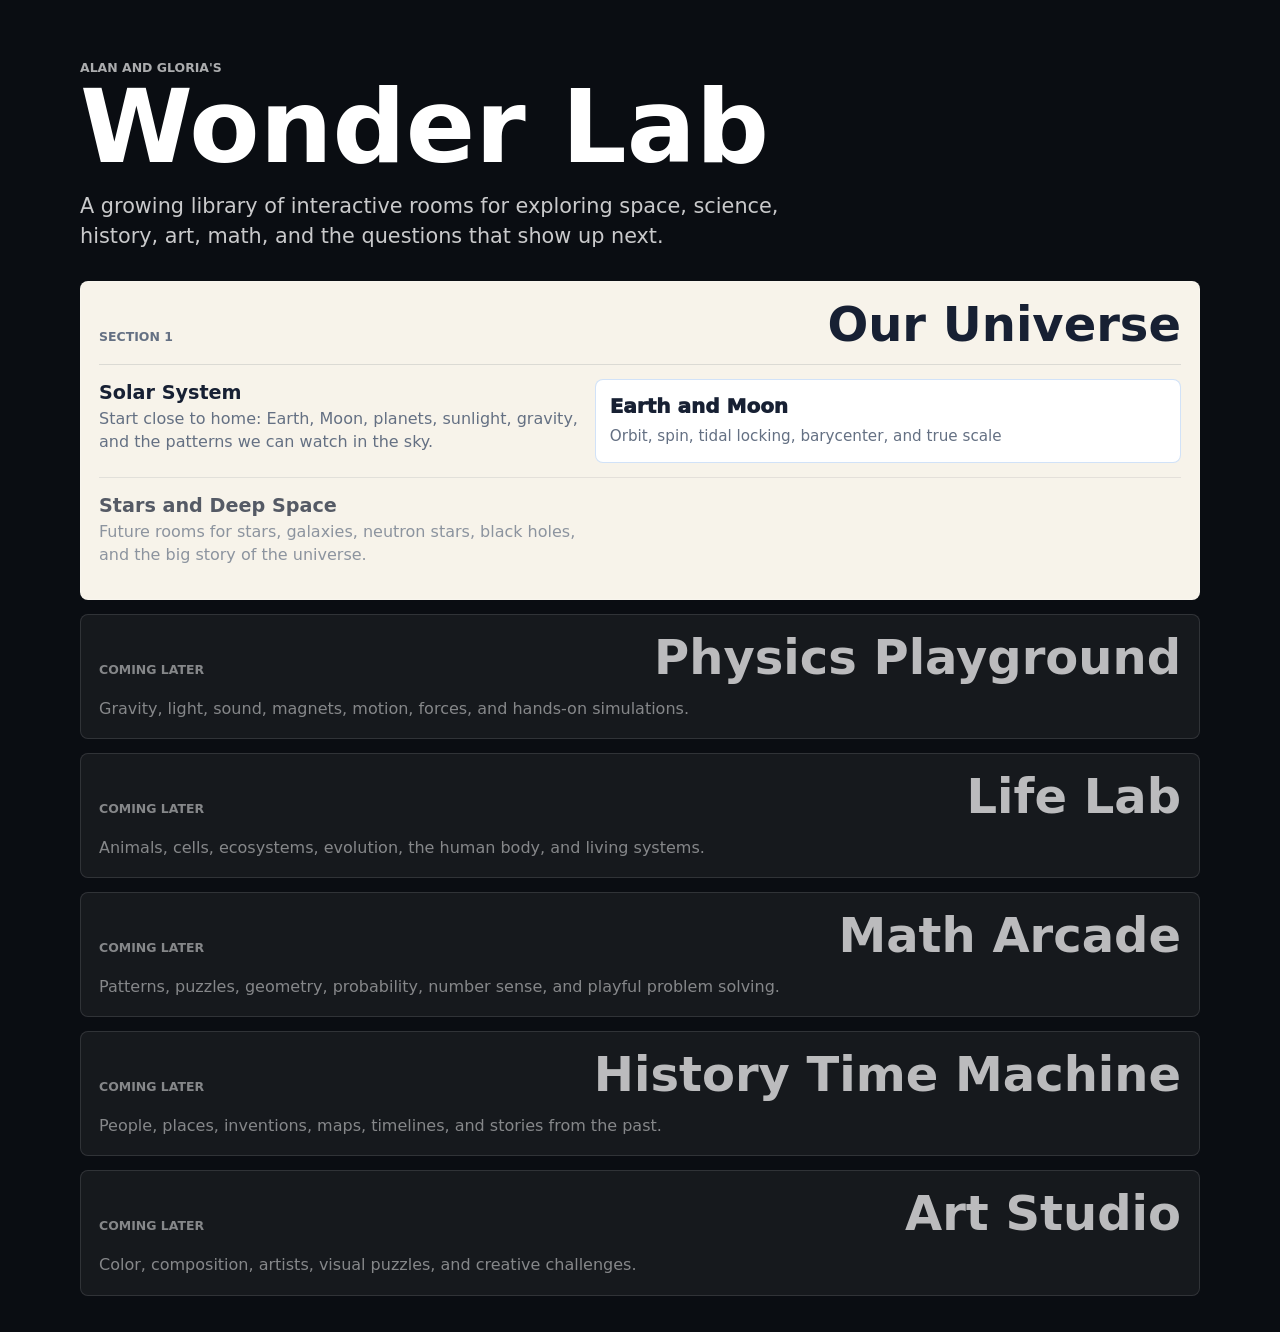
==== index.html @ 3f3102fe "Initial Wonder Lab project" ====
<!doctype html>
<html lang="en">
  <head>
    <meta charset="utf-8">
    <meta name="viewport" content="width=device-width, initial-scale=1">
    <title>Wonder Lab</title>
    <link rel="stylesheet" href="styles.css">
  </head>
  <body>
    <main class="home-shell">
      <header class="home-header">
        <p class="eyebrow">Alan and Gloria's</p>
        <h1>Wonder Lab</h1>
        <p class="intro">A growing library of interactive rooms for exploring space, science, history, art, math, and the questions that show up next.</p>
      </header>

      <section class="library" aria-label="Learning library">
        <article class="section-block is-open">
          <div class="section-heading">
            <p class="eyebrow">Section 1</p>
            <h2>Our Universe</h2>
          </div>

          <div class="subsection-block">
            <div>
              <p class="subhead">Solar System</p>
              <p>Start close to home: Earth, Moon, planets, sunlight, gravity, and the patterns we can watch in the sky.</p>
            </div>

            <a class="module-link" href="modules/our-universe/solar-system/earth-moon/index.html">
              <span>Earth and Moon</span>
              <small>Orbit, spin, tidal locking, barycenter, and true scale</small>
            </a>
          </div>

          <div class="subsection-block is-planned">
            <div>
              <p class="subhead">Stars and Deep Space</p>
              <p>Future rooms for stars, galaxies, neutron stars, black holes, and the big story of the universe.</p>
            </div>
          </div>
        </article>

        <article class="section-block is-planned">
          <div class="section-heading">
            <p class="eyebrow">Coming Later</p>
            <h2>Physics Playground</h2>
          </div>
          <p>Gravity, light, sound, magnets, motion, forces, and hands-on simulations.</p>
        </article>

        <article class="section-block is-planned">
          <div class="section-heading">
            <p class="eyebrow">Coming Later</p>
            <h2>Life Lab</h2>
          </div>
          <p>Animals, cells, ecosystems, evolution, the human body, and living systems.</p>
        </article>

        <article class="section-block is-planned">
          <div class="section-heading">
            <p class="eyebrow">Coming Later</p>
            <h2>Math Arcade</h2>
          </div>
          <p>Patterns, puzzles, geometry, probability, number sense, and playful problem solving.</p>
        </article>

        <article class="section-block is-planned">
          <div class="section-heading">
            <p class="eyebrow">Coming Later</p>
            <h2>History Time Machine</h2>
          </div>
          <p>People, places, inventions, maps, timelines, and stories from the past.</p>
        </article>

        <article class="section-block is-planned">
          <div class="section-heading">
            <p class="eyebrow">Coming Later</p>
            <h2>Art Studio</h2>
          </div>
          <p>Color, composition, artists, visual puzzles, and creative challenges.</p>
        </article>
      </section>
    </main>
  </body>
</html>
---- styles.css ----
:root {
  --bg: #0a0d12;
  --panel: #f7f3ea;
  --ink: #172033;
  --muted: #647083;
  --line: rgba(255, 255, 255, 0.16);
  --gold: #f2b84b;
  --blue: #2f7ddd;
  --green: #31a37b;
  --white: #fff;
}

* {
  box-sizing: border-box;
}

html,
body {
  margin: 0;
  min-height: 100%;
}

body {
  background: var(--bg);
  color: var(--white);
  font-family: ui-rounded, "SF Pro Rounded", "Avenir Next", system-ui, sans-serif;
}

.home-shell {
  width: min(1120px, calc(100% - 32px));
  margin: 0 auto;
  padding: 36px 0;
}

.home-header {
  padding: 24px 0 30px;
}

.eyebrow {
  margin: 0 0 6px;
  color: rgba(255, 255, 255, 0.66);
  font-size: 0.78rem;
  font-weight: 900;
  letter-spacing: 0;
  text-transform: uppercase;
}

h1,
h2,
p {
  letter-spacing: 0;
}

h1 {
  margin: 0;
  font-size: clamp(3rem, 8vw, 6.8rem);
  line-height: 0.9;
}

.intro {
  max-width: 720px;
  margin: 18px 0 0;
  color: rgba(255, 255, 255, 0.78);
  font-size: clamp(1.05rem, 2vw, 1.3rem);
  line-height: 1.45;
}

.library {
  display: grid;
  gap: 14px;
}

.section-block {
  padding: 18px;
  border: 1px solid var(--line);
  border-radius: 8px;
  background: rgba(255, 255, 255, 0.07);
}

.section-block.is-open {
  background: var(--panel);
  color: var(--ink);
}

.section-block.is-open .eyebrow,
.section-block.is-open p {
  color: var(--muted);
}

.section-heading {
  display: flex;
  align-items: baseline;
  justify-content: space-between;
  gap: 16px;
  margin-bottom: 16px;
}

h2 {
  margin: 0;
  font-size: clamp(1.7rem, 4vw, 3rem);
  line-height: 1;
}

.section-block p {
  margin: 0;
  color: rgba(255, 255, 255, 0.68);
  line-height: 1.45;
}

.subsection-block {
  display: grid;
  grid-template-columns: minmax(0, 0.9fr) minmax(260px, 1.1fr);
  gap: 16px;
  align-items: stretch;
  padding: 14px 0;
  border-top: 1px solid rgba(23, 32, 51, 0.12);
}

.subhead {
  margin: 0 0 6px;
  color: var(--ink) !important;
  font-size: 1.2rem;
  font-weight: 900;
}

.module-link {
  display: grid;
  gap: 6px;
  min-height: 84px;
  padding: 14px;
  border: 1px solid rgba(47, 125, 221, 0.22);
  border-radius: 8px;
  background: var(--white);
  color: var(--ink);
  text-decoration: none;
}

.module-link span {
  font-size: 1.25rem;
  font-weight: 950;
}

.module-link small {
  color: var(--muted);
  font-size: 0.95rem;
  line-height: 1.35;
}

.module-link:hover,
.module-link:focus-visible {
  outline: 3px solid rgba(47, 125, 221, 0.32);
}

.is-planned {
  opacity: 0.72;
}

@media (max-width: 720px) {
  .home-shell {
    width: min(100% - 24px, 1120px);
    padding-top: 20px;
  }

  .section-heading,
  .subsection-block {
    grid-template-columns: 1fr;
  }

  .section-heading {
    display: block;
  }
}
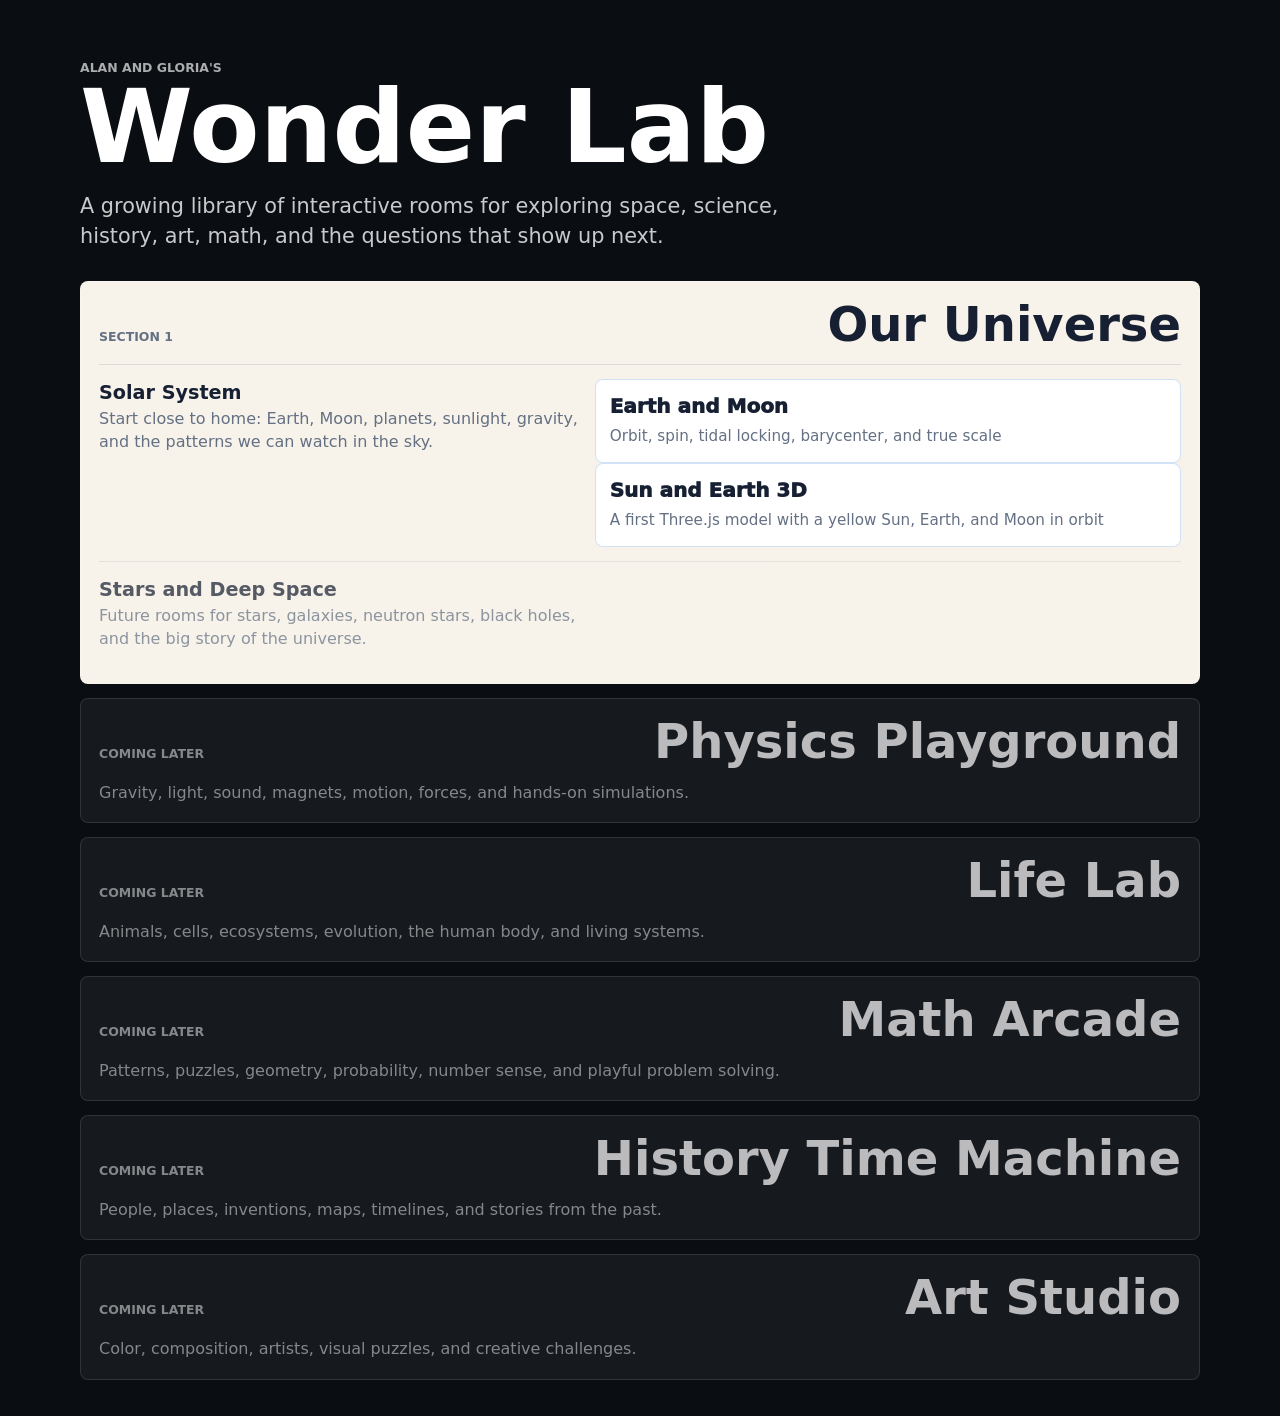
==== commit 3ab0d1ae: "Add Three.js sun earth moon model" ====
--- a/index.html
+++ b/index.html
@@ -27,10 +27,17 @@
               <p>Start close to home: Earth, Moon, planets, sunlight, gravity, and the patterns we can watch in the sky.</p>
             </div>
 
-            <a class="module-link" href="modules/our-universe/solar-system/earth-moon/index.html">
-              <span>Earth and Moon</span>
-              <small>Orbit, spin, tidal locking, barycenter, and true scale</small>
-            </a>
+            <div class="module-list">
+              <a class="module-link" href="modules/our-universe/solar-system/earth-moon/index.html">
+                <span>Earth and Moon</span>
+                <small>Orbit, spin, tidal locking, barycenter, and true scale</small>
+              </a>
+
+              <a class="module-link" href="modules/our-universe/solar-system/sun-earth-3d/index.html">
+                <span>Sun and Earth 3D</span>
+                <small>A first Three.js model with a yellow Sun, Earth, and Moon in orbit</small>
+              </a>
+            </div>
           </div>
 
           <div class="subsection-block is-planned">
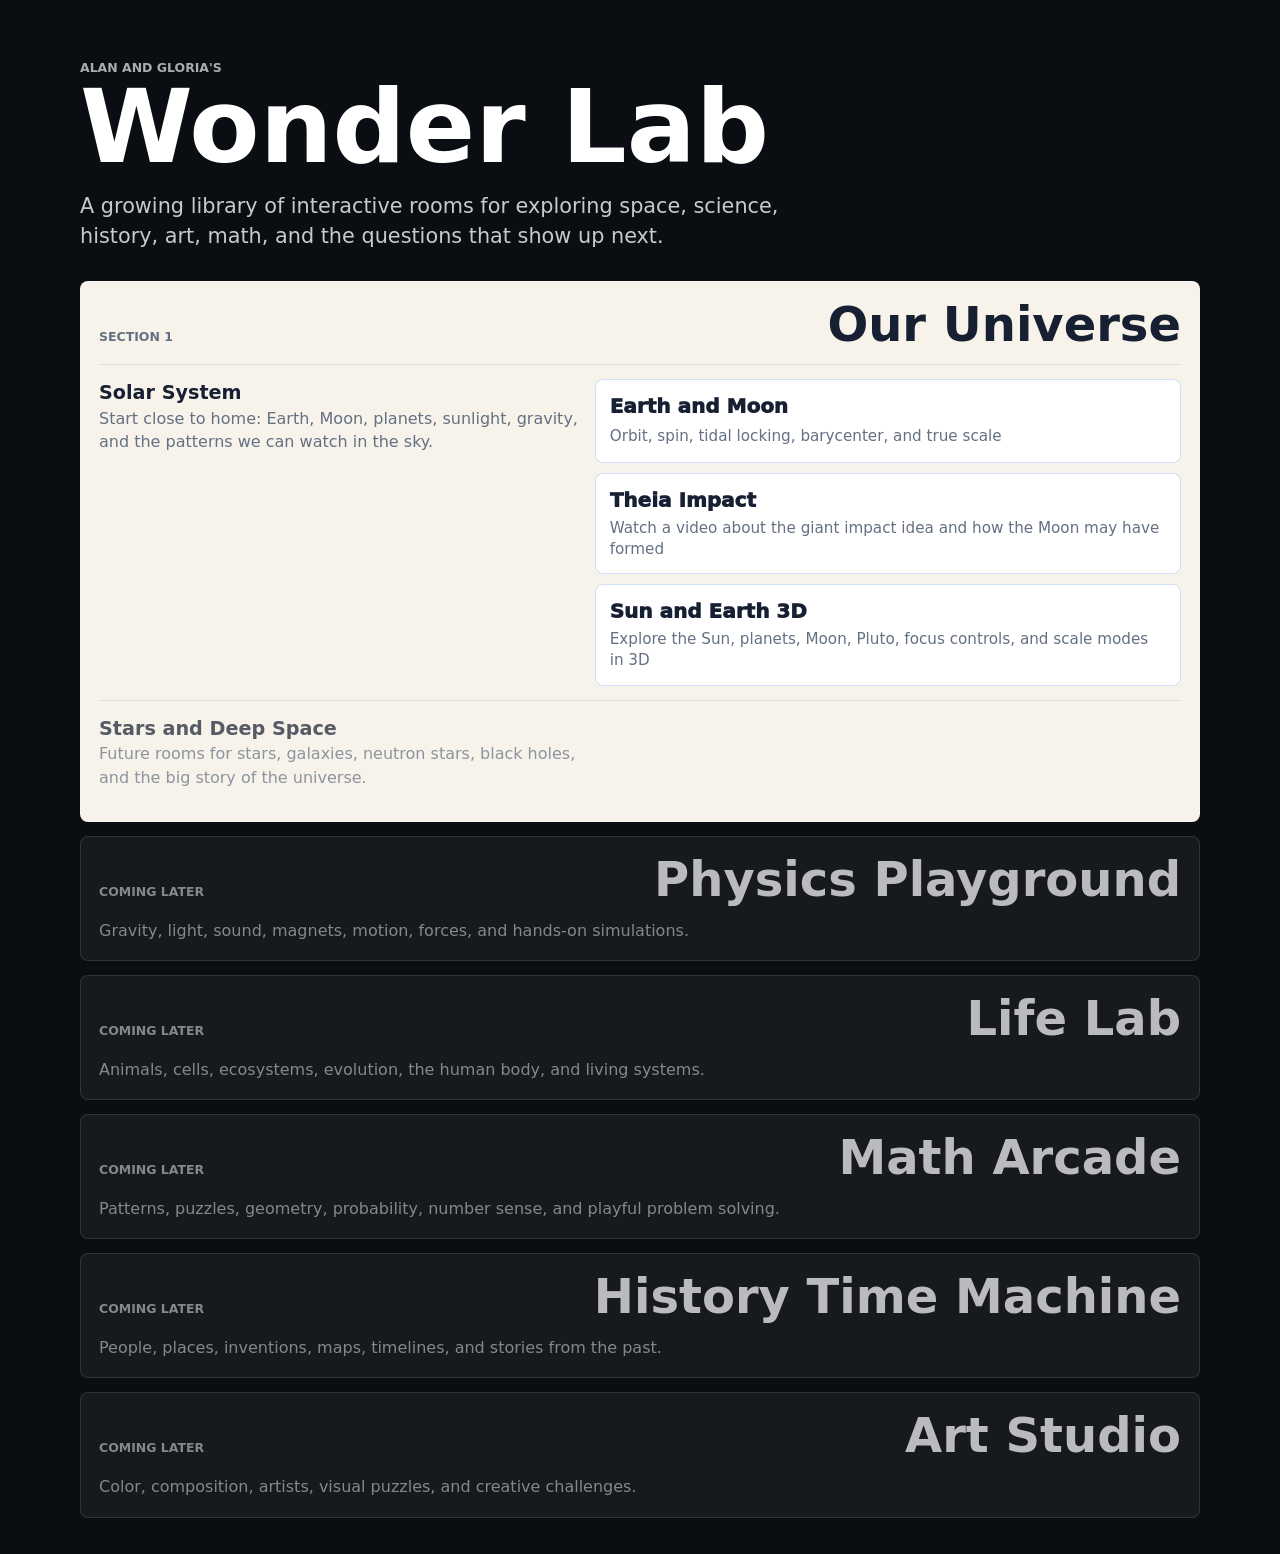
==== commit 446121c4: "add theia impact module" ====
--- a/index.html
+++ b/index.html
@@ -33,9 +33,14 @@
                 <small>Orbit, spin, tidal locking, barycenter, and true scale</small>
               </a>
 
+              <a class="module-link" href="modules/our-universe/solar-system/theia-impact/index.html">
+                <span>Theia Impact</span>
+                <small>Watch a video about the giant impact idea and how the Moon may have formed</small>
+              </a>
+
               <a class="module-link" href="modules/our-universe/solar-system/sun-earth-3d/index.html">
                 <span>Sun and Earth 3D</span>
-                <small>A first Three.js model with a yellow Sun, Earth, and Moon in orbit</small>
+                <small>Explore the Sun, planets, Moon, Pluto, focus controls, and scale modes in 3D</small>
               </a>
             </div>
           </div>
--- a/styles.css
+++ b/styles.css
@@ -123,6 +123,11 @@
   font-weight: 900;
 }
 
+.module-list {
+  display: grid;
+  gap: 10px;
+}
+
 .module-link {
   display: grid;
   gap: 6px;
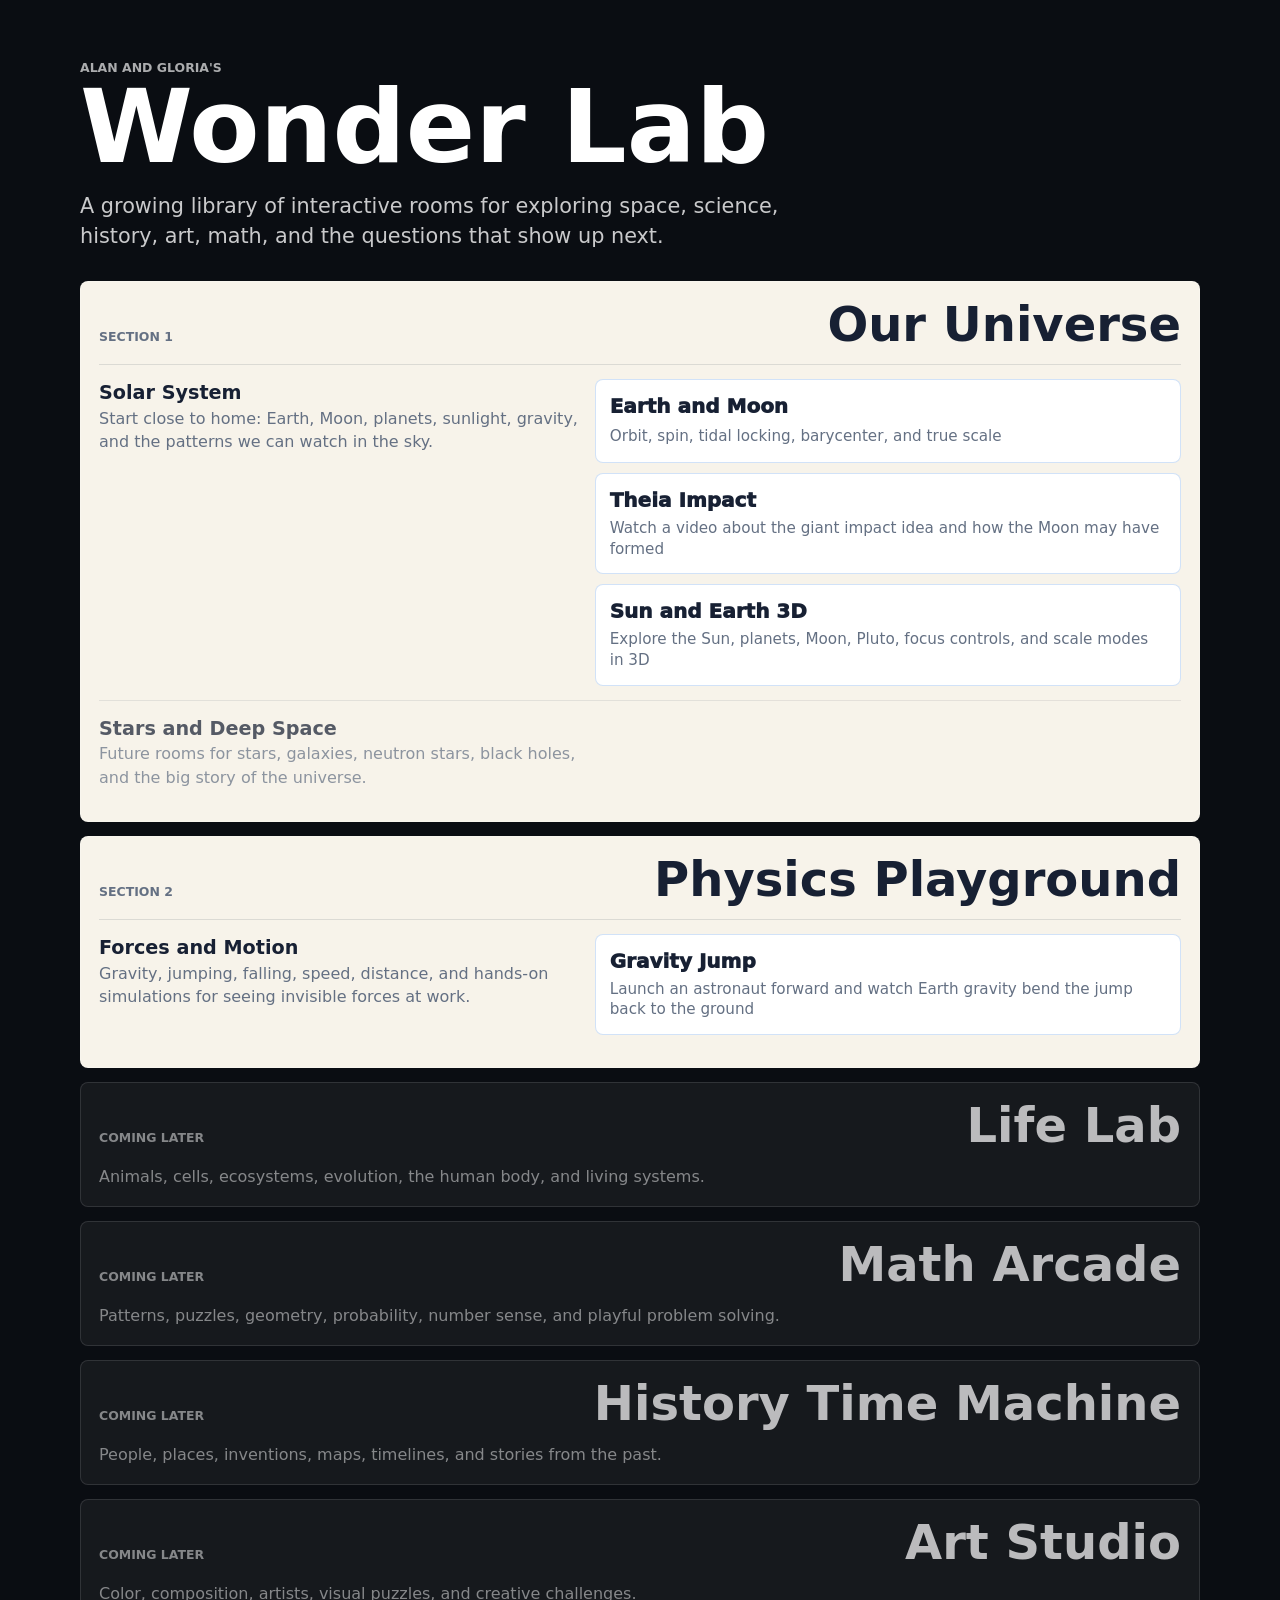
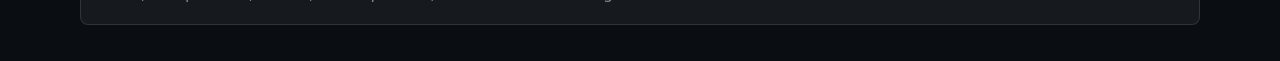
==== commit 1d129e58: "Add gravity jump physics module" ====
--- a/index.html
+++ b/index.html
@@ -53,12 +53,24 @@
           </div>
         </article>
 
-        <article class="section-block is-planned">
+        <article class="section-block is-open">
           <div class="section-heading">
-            <p class="eyebrow">Coming Later</p>
+            <p class="eyebrow">Section 2</p>
             <h2>Physics Playground</h2>
           </div>
-          <p>Gravity, light, sound, magnets, motion, forces, and hands-on simulations.</p>
+          <div class="subsection-block">
+            <div>
+              <p class="subhead">Forces and Motion</p>
+              <p>Gravity, jumping, falling, speed, distance, and hands-on simulations for seeing invisible forces at work.</p>
+            </div>
+
+            <div class="module-list">
+              <a class="module-link" href="modules/physics-playground/gravity-jump/index.html">
+                <span>Gravity Jump</span>
+                <small>Launch an astronaut forward and watch Earth gravity bend the jump back to the ground</small>
+              </a>
+            </div>
+          </div>
         </article>
 
         <article class="section-block is-planned">
